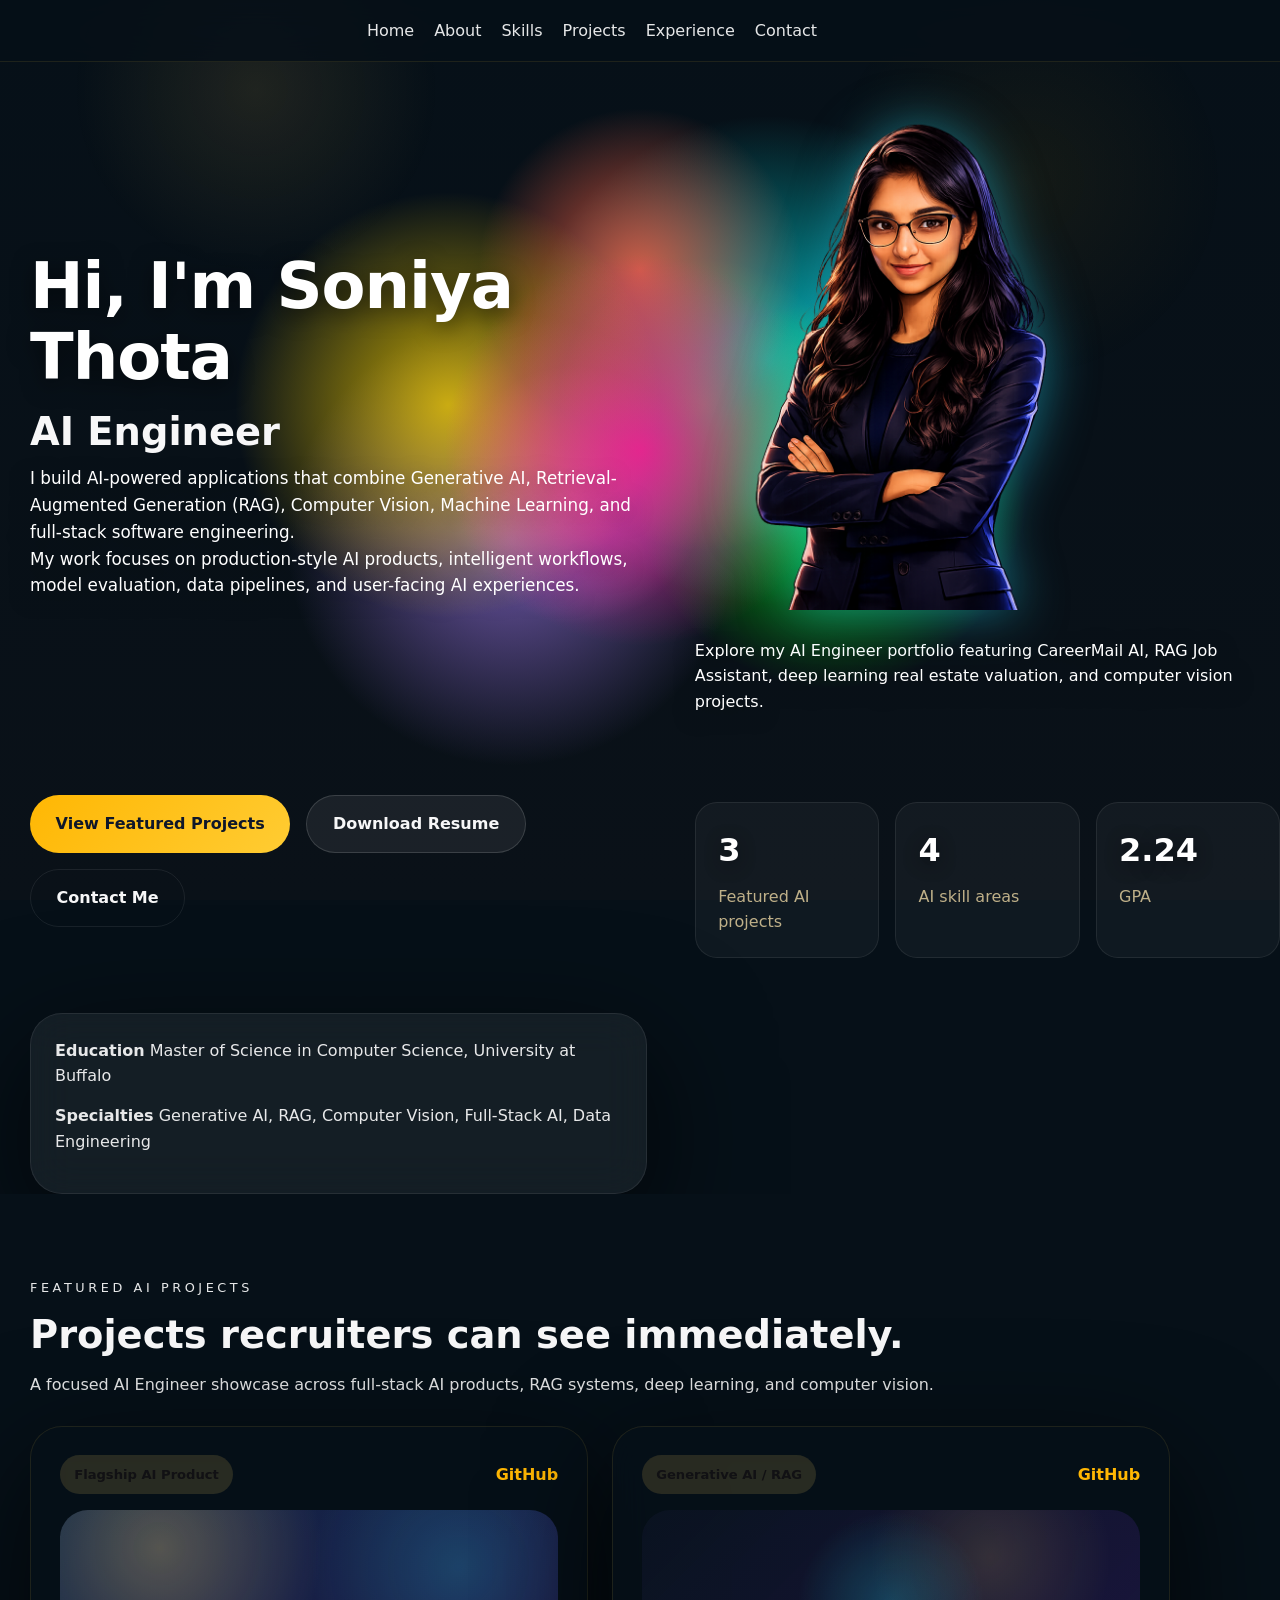
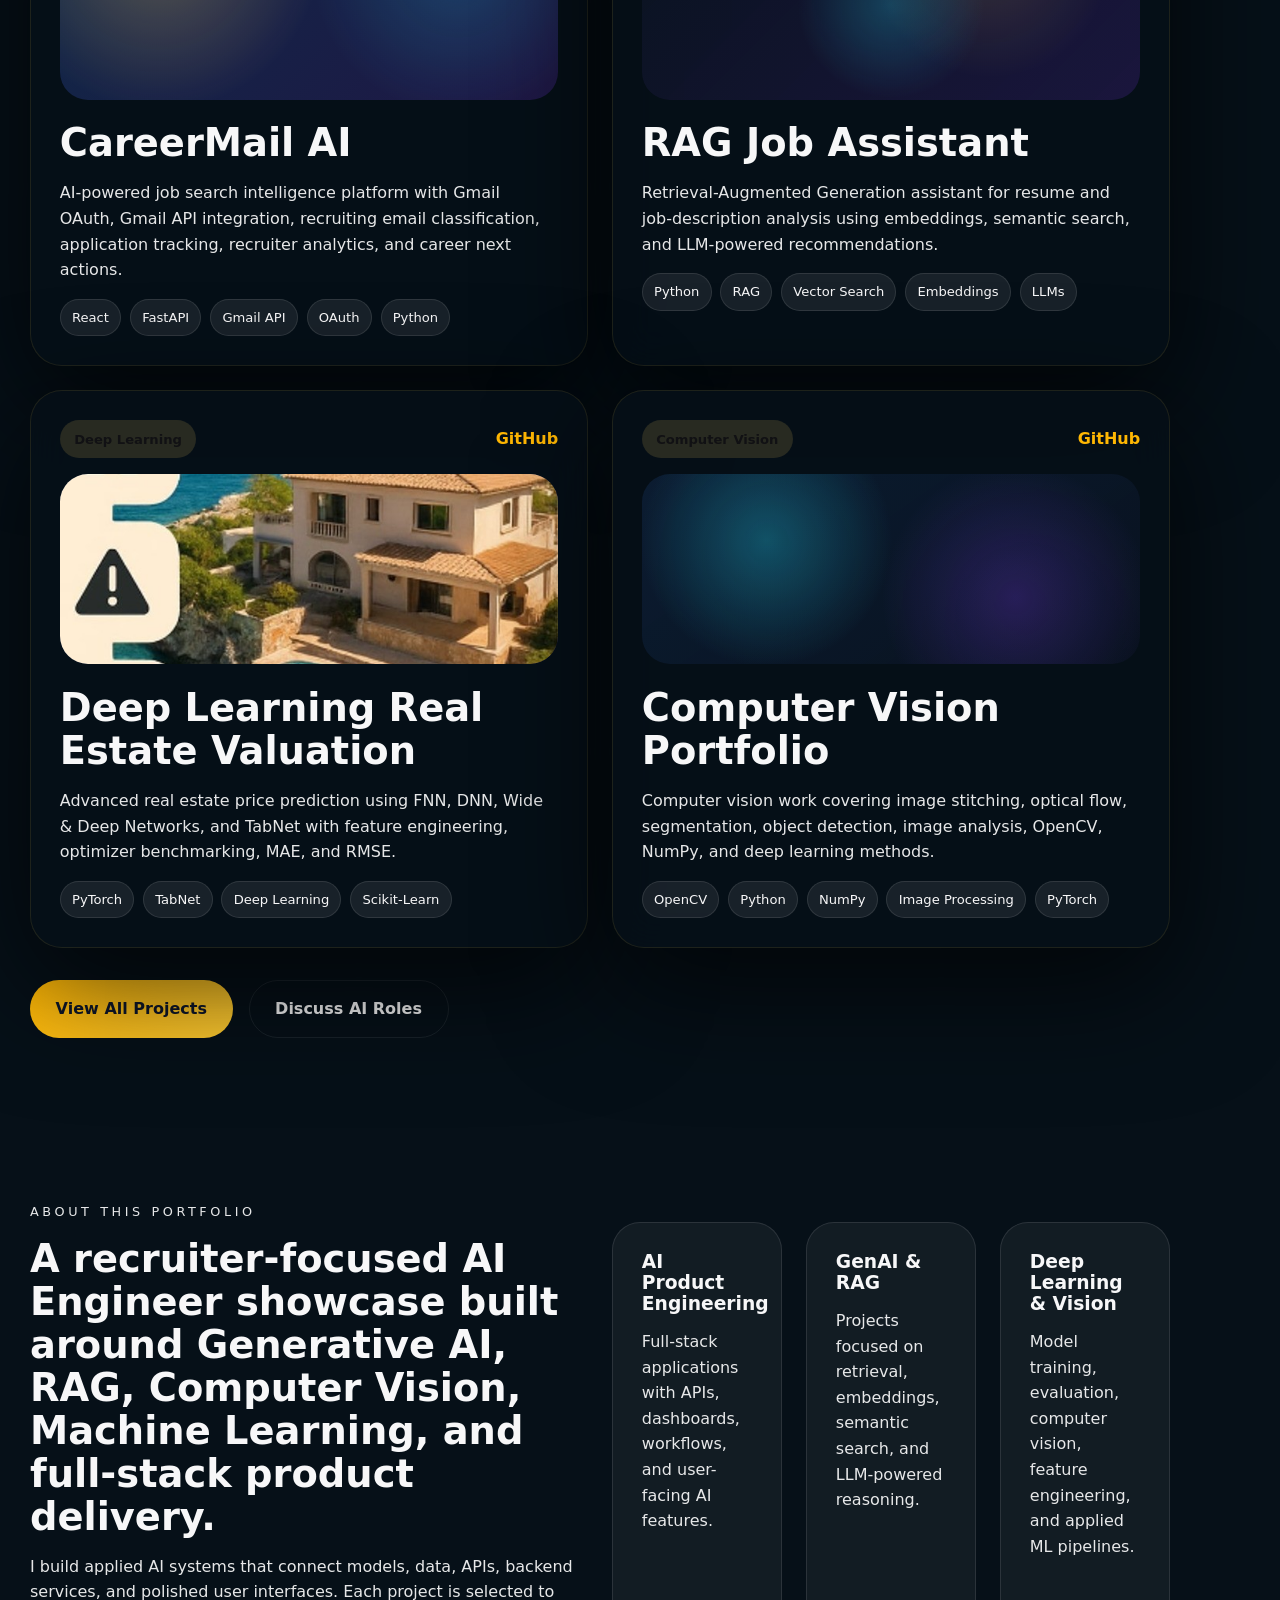
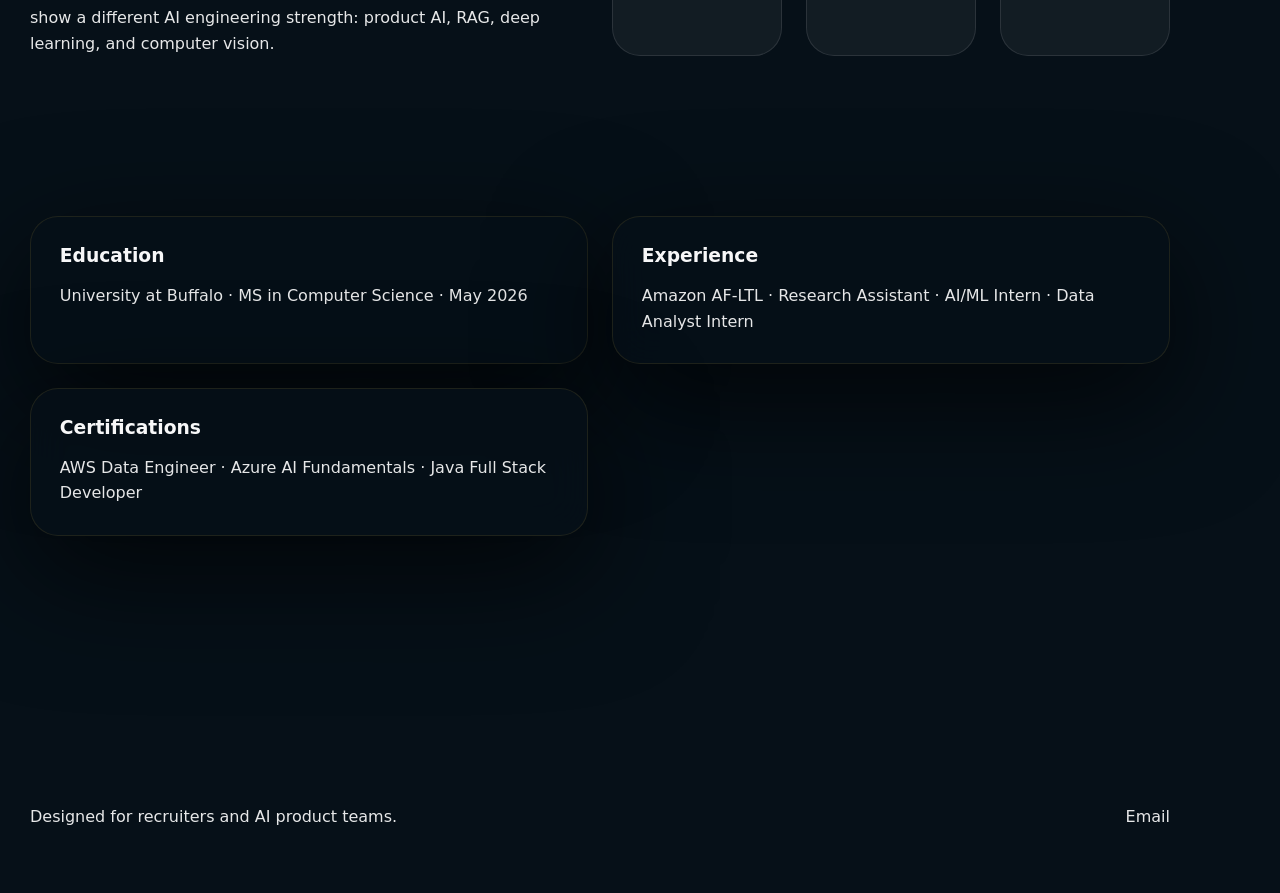
==== OneDrive/Desktop/CERTII/JOBRAT/AI/soniya-thota-ai-engineer-portfolio/soniya-thota-portfolio/index.html @ e9f8742c "Update portfolio content to include Software Engineer" ====
<!DOCTYPE html>
<html lang="en">
<head>
  <meta charset="UTF-8">
  <meta http-equiv="X-UA-Compatible" content="IE=edge">
  <meta name="viewport" content="width=device-width, initial-scale=1.0">
  <title>Soniya Thota | Software Engineer | AI Engineer Portfolio</title>
  <meta name="description" content="Soniya Thota is an AI Engineer focused on Generative AI, RAG, Computer Vision, Machine Learning, and full-stack AI applications.">
  <link rel="stylesheet" href="style.css">
</head>
<body data-page="home">
  <div class="page-overlay"></div>
  <div class="progress-wrap"><div class="progress-bar" id="progressBar"></div></div>

  <header class="site-header">
    <div class="container header-inner">
      <nav class="site-nav" aria-label="Primary navigation">
        <a class="nav-link" href="index.html" data-page="home">Home</a>
        <a class="nav-link" href="about.html" data-page="about">About</a>
        <a class="nav-link" href="skills.html" data-page="skills">Skills</a>
        <a class="nav-link" href="projects.html" data-page="projects">Projects</a>
        <a class="nav-link" href="experience.html" data-page="experience">Experience</a>
        <a class="nav-link" href="contact.html" data-page="contact">Contact</a>
      </nav>
      <div class="header-actions">
        <!-- Theme toggle removed: site is dark-only -->
      </div>
    </div>
  </header>

  <main class="page page--home">
    <section class="hero">
      <div class="hero-content">
        <h1>Hi, I'm Soniya Thota</h1>
        <h2>AI Engineer</h2>
      </div>

      <div class="hero-image">
        <img src="assets/avatar.png" class="avatar" alt="Soniya Thota">
      </div>

      <p class="hero-intro">
        I build AI-powered applications that combine Generative AI, Retrieval-Augmented Generation (RAG), Computer Vision, Machine Learning, and full-stack software engineering.
        <br>
        My work focuses on production-style AI products, intelligent workflows, model evaluation, data pipelines, and user-facing AI experiences.
        </br>
      </p>

      <p class="hero-description">
        Explore my AI Engineer portfolio featuring CareerMail AI, RAG Job Assistant, deep learning real estate valuation, and computer vision projects.
      </p>

      <div class="hero-actions">
        <a href="projects.html" class="button button--primary">View Featured Projects</a>
        <a href="assets/resume.pdf" class="button button--secondary" download>Download Resume</a>
        <a href="contact.html" class="button button--ghost">Contact Me</a>
      </div>

      <div class="hero-metrics">
        <div><strong class="counter" data-target="4">0</strong><span>Featured AI projects</span></div>
        <div><strong class="counter" data-target="5">0</strong><span>AI skill areas</span></div>
        <div><strong class="counter" data-target="3.67">0</strong><span>GPA</span></div>
      </div>

      <div class="hero-visual">
        <div class="hero-details card-glass">
          <p><strong>Education</strong> Master of Science in Computer Science, University at Buffalo</p>
          <p><strong>Specialties</strong> Generative AI, RAG, Computer Vision, Full-Stack AI, Data Engineering</p>
        </div>
      </div>

      <!-- Social links moved to bottom bar to avoid overlapping hero content -->
    </section>

    <section class="section featured-projects-home">
      <div class="container">
        <p class="section-label">Featured AI Projects</p>
        <h2>Projects recruiters can see immediately.</h2>
        <p class="section-copy">A focused AI Engineer showcase across full-stack AI products, RAG systems, deep learning, and computer vision.</p>
      </div>

      <div class="container project-grid homepage-project-grid">
        <article class="project-card card-glass">
          <div class="project-top">
            <span class="project-badge">Flagship AI Product</span>
            <a class="project-link" href="https://github.com/soniya-thota/careermail-ai" target="_blank" rel="noreferrer">GitHub</a>
          </div>
          <div class="project-preview preview--careermail"></div>
          <h2>CareerMail AI</h2>
          <p>AI-powered job search intelligence platform with Gmail OAuth, Gmail API integration, recruiting email classification, application tracking, recruiter analytics, and career next actions.</p>
          <div class="project-tags"><span>React</span><span>FastAPI</span><span>Gmail API</span><span>OAuth</span><span>Python</span></div>
        </article>

        <article class="project-card card-glass">
          <div class="project-top">
            <span class="project-badge">Generative AI / RAG</span>
            <a class="project-link" href="https://github.com/soniya-thota/rag-job-assistant" target="_blank" rel="noreferrer">GitHub</a>
          </div>
          <div class="project-preview preview--rag"></div>
          <h2>RAG Job Assistant</h2>
          <p>Retrieval-Augmented Generation assistant for resume and job-description analysis using embeddings, semantic search, and LLM-powered recommendations.</p>
          <div class="project-tags"><span>Python</span><span>RAG</span><span>Vector Search</span><span>Embeddings</span><span>LLMs</span></div>
        </article>

        <article class="project-card card-glass">
          <div class="project-top">
            <span class="project-badge">Deep Learning</span>
            <a class="project-link" href="https://github.com/soniya-thota/House_Price_Prediction_Using_Tabnet" target="_blank" rel="noreferrer">GitHub</a>
          </div>
          <div class="project-preview">
            <img src="assets/House_price.jpeg" alt="Deep Learning Real Estate Valuation project preview">
          </div>
          <h2>Deep Learning Real Estate Valuation</h2>
          <p>Advanced real estate price prediction using FNN, DNN, Wide & Deep Networks, and TabNet with feature engineering, optimizer benchmarking, MAE, and RMSE.</p>
          <div class="project-tags"><span>PyTorch</span><span>TabNet</span><span>Deep Learning</span><span>Scikit-Learn</span></div>
        </article>

        <article class="project-card card-glass">
          <div class="project-top">
            <span class="project-badge">Computer Vision</span>
            <a class="project-link" href="https://github.com/soniya-thota" target="_blank" rel="noreferrer">GitHub</a>
          </div>
          <div class="project-preview preview--vision"></div>
          <h2>Computer Vision Portfolio</h2>
          <p>Computer vision work covering image stitching, optical flow, segmentation, object detection, image analysis, OpenCV, NumPy, and deep learning methods.</p>
          <div class="project-tags"><span>OpenCV</span><span>Python</span><span>NumPy</span><span>Image Processing</span><span>PyTorch</span></div>
        </article>
      </div>

      <div class="container featured-projects-actions">
        <a href="projects.html" class="button button--primary">View All Projects</a>
        <a href="contact.html" class="button button--ghost">Discuss AI Roles</a>
      </div>
    </section>

    <section class="section section--glass reveal">
      <div class="container split-grid">
        <div>
          <p class="section-label">About this portfolio</p>
          <h2>A recruiter-focused AI Engineer showcase built around Generative AI, RAG, Computer Vision, Machine Learning, and full-stack product delivery.</h2>
          <p>I build applied AI systems that connect models, data, APIs, backend services, and polished user interfaces. Each project is selected to show a different AI engineering strength: product AI, RAG, deep learning, and computer vision.</p>
        </div>

        <div class="feature-grid">
          <article class="feature-card">
            <h3>AI Product Engineering</h3>
            <p>Full-stack applications with APIs, dashboards, workflows, and user-facing AI features.</p>
          </article>
          <article class="feature-card">
            <h3>GenAI & RAG</h3>
            <p>Projects focused on retrieval, embeddings, semantic search, and LLM-powered reasoning.</p>
          </article>
          <article class="feature-card">
            <h3>Deep Learning & Vision</h3>
            <p>Model training, evaluation, computer vision, feature engineering, and applied ML pipelines.</p>
          </article>
        </div>
      </div>
    </section>

    <section class="section section--split reveal">
      <div class="container split-grid">
        <div class="mini-card card-glass">
          <h3>Education</h3>
          <p>University at Buffalo · MS in Computer Science · May 2026</p>
        </div>
        <div class="mini-card card-glass">
          <h3>Experience</h3>
          <p>Amazon AF-LTL · Research Assistant · AI/ML Intern · Data Analyst Intern</p>
        </div>
        <div class="mini-card card-glass">
          <h3>Certifications</h3>
          <p>AWS Data Engineer · Azure AI Fundamentals · Java Full Stack Developer</p>
        </div>
      </div>
    </section>
  </main>

  <footer class="site-footer">
    <div class="container footer-inner">
      <p>Designed for recruiters and AI product teams.</p>
      <nav class="footer-nav" aria-label="Footer navigation">
        <a href="mailto:thotasoni996@gmail.com">Email</a>
      </nav>
    </div>
  </footer>

  <div class="corner-social" aria-hidden="false">
    <a class="social-link" href="https://www.linkedin.com/in/thotasoni/" target="_blank" rel="noreferrer" aria-label="LinkedIn - opens in new tab">
      <span>LinkedIn</span>
    </a>
    <a class="social-link" href="https://github.com/soniya-thota" target="_blank" rel="noreferrer" aria-label="GitHub - opens in new tab">
      <span>GitHub</span>
    </a>
    <a class="social-link" href="assets/resume.pdf" download aria-label="Download resume">
      <span>Resume</span>
    </a>

    <div class="contact-info-divider"></div>

    <a class="contact-info-link" href="mailto:thotasoni996@gmail.com" aria-label="Email Soniya">
      <span class="contact-info-text">thotasoni996@gmail.com</span>
    </a>
    <a class="contact-info-link" href="tel:+17163089712" aria-label="Call Soniya">
      <span class="contact-info-text">+1 (716) 308-9712</span>
    </a>
  </div>

  <script src="script.js"></script>
</body>
</html>
---- OneDrive/Desktop/CERTII/JOBRAT/AI/soniya-thota-ai-engineer-portfolio/soniya-thota-portfolio/style.css ----
﻿/* Global reset */
* {
  margin: 0;
  padding: 0;
  box-sizing: border-box;
}

:root {
  color-scheme: dark;
  font-family: 'Inter', 'Poppins', system-ui, -apple-system, BlinkMacSystemFont, 'Segoe UI', sans-serif;
  font-size: 16px;
  /* Black + Yellow theme */
  color: #f7f7f8;
  background: #061018;
  --surface: rgba(6, 16, 24, 0.86);
  --surface-soft: rgba(10, 20, 30, 0.74);
  --border: rgba(255, 205, 72, 0.10);
  --accent: #ffcc33; /* warm gold */
  --accent-soft: #ffb703; /* softer gold */
  --accent-2: #22d3ee; /* cyan highlight */
  --text: #f7f7f8;
  --muted: #bfb089;
  --shadow: 0 36px 120px rgba(0, 0, 0, 0.7);
  --radius: 28px;
}

body {
  min-height: 100vh;
  background: 
    radial-gradient(circle at 50% 50%, rgba(255, 20, 147, 0.8) 0%, transparent 25%),
    radial-gradient(circle at 35% 45%, rgba(255, 215, 0, 0.75) 0%, transparent 22%),
    radial-gradient(circle at 65% 55%, rgba(0, 255, 0, 0.7) 0%, transparent 20%),
    radial-gradient(circle at 50% 30%, rgba(255, 99, 71, 0.8) 0%, transparent 18%),
    radial-gradient(circle at 40% 60%, rgba(147, 112, 219, 0.75) 0%, transparent 24%),
    radial-gradient(circle at 60% 40%, rgba(0, 206, 209, 0.8) 0%, transparent 26%),
    radial-gradient(circle at 45% 55%, rgba(255, 105, 180, 0.65) 0%, transparent 15%),
    radial-gradient(circle at 55% 45%, rgba(255, 140, 0, 0.7) 0%, transparent 17%),
    linear-gradient(180deg, #061018 0%, #0a1118 100%);
  background-attachment: fixed;
  color: var(--text);
  line-height: 1.6;
  position: relative;
}

body::before {
  content: '';
  position: fixed;
  top: 0;
  left: 0;
  right: 0;
  bottom: 0;
  background: linear-gradient(180deg, rgba(6,16,24,0.45) 0%, rgba(6,16,24,0.50) 100%);
  pointer-events: none;
  z-index: -1;
}

body.theme-light {
  color: #111114;
  background: radial-gradient(circle at top left, rgba(255, 209, 102, 0.06), transparent 18%),
              radial-gradient(circle at bottom right, rgba(255, 183, 3, 0.04), transparent 16%),
              #fffced;
}

body.theme-light .site-header,
body.theme-light .card-glass,
body.theme-light .project-card,
body.theme-light .contact-panel,
body.theme-light .contact-form,
body.theme-light .education-card,
body.theme-light .cert-card,
body.theme-light .timeline-item,
body.theme-light .portrait-card {
  background: rgba(255, 255, 255, 0.72);
  color: #0f172a;
  border-color: rgba(15, 23, 42, 0.12);
}

body.theme-light .site-footer,
body.theme-light .hero-details,
body.theme-light .feature-card,
body.theme-light .mini-card,
body.theme-light .skill-group,
body.theme-light .hero-card {
  background: rgba(255, 255, 255, 0.55);
}

body.theme-light .site-nav a,
body.theme-light .footer-link,
body.theme-light .button--ghost,
body.theme-light .theme-toggle {
  color: #0f172a;
}

body.theme-light .hero-badge,
body.theme-light .section-label,
body.theme-light .contact-meta span,
body.theme-light .project-badge,
body.theme-light .cert-badge,
body.theme-light .project-link {
  color: #0f172a;
}

img {
  max-width: 100%;
  display: block;
}

a {
  color: inherit;
  text-decoration: none;
}

button,
input,
textarea {
  font: inherit;
}

button {
  cursor: pointer;
}

.container {
  width: min(1140px, calc(100% - 2rem));
  margin: 1 auto;
  margin-left: 30px;
}

.page-overlay {
  position: fixed;
  inset: 0;
  pointer-events: none;
  background: radial-gradient(circle at 20% 10%, rgba(255, 209, 102, 0.10), transparent 14%),
              radial-gradient(circle at 80% 20%, rgba(255, 183, 3, 0.06), transparent 16%);
  z-index: 0;
}

.progress-wrap {
  position: fixed;
  inset: 0 0 auto 0;
  height: 4px;
  z-index: 60;
  background: transparent;
}

.progress-bar {
  width: 0%;
  height: 100%;
  background: linear-gradient(90deg, var(--accent), var(--accent-soft));
  transition: width 0.2s ease;
}

.site-header {
  position: sticky;
  top: 0;
  z-index: 50;
  backdrop-filter: blur(24px);
  background: var(--surface);
  border-bottom: 1px solid var(--border);
}

.header-inner {
  display: flex;
  align-items: center;
  justify-content: center;
  gap: 1rem;
  padding: 1.1rem 0;
}

.brand {
  font-size: 1.2rem;
  font-weight: 800;
  letter-spacing: 1px;
}

.site-nav {
  display: flex;
  flex-wrap: wrap;
  gap: 1.25rem;
}

.nav-link {
  color: var(--muted);
  transition: color 0.2s ease;
}

.nav-link:hover,
.nav-link.active {
  color: var(--text);
}

.header-actions {
  display: flex;
  align-items: center;
  gap: 0.85rem;
}

.theme-toggle {
  border: none;
  background: rgba(255, 255, 255, 0.06);
  color: var(--text);
  width: 44px;
  height: 44px;
  border-radius: 16px;
  display: grid;
  place-items: center;
  transition: transform 0.2s ease, background 0.2s ease;
}

.theme-toggle:hover {
  transform: translateY(-2px);
}
.hero-image{
    display:flex;
    justify-content:right;
    align-items:right;
    right: 500px;
}

.avatar{
    width:750px;
    right:500px;
    max-width:1050%;
    animation:floatAvatar 2s ease-in-out infinite;
    filter:drop-shadow(0 0 25px rgba(34,211,238,.5));
}

@keyframes floatAvatar{
    50%,100%{
        transform:translateY(0);
    }
    50%{
        transform:translateY(-20px);
    }
}

/* Force dark-only: hide the theme toggle control */
.theme-toggle { display: none !important; }

.button {
  display: inline-flex;
  align-items: center;
  justify-content: center;
  gap: 0.6rem;
  padding: 0.95rem 1.6rem;
  border-radius: 999px;
  font-weight: 700;
  transition: transform 0.25s ease, opacity 0.25s ease;
}

.button:hover {
  transform: translateY(-2px);
}

.button--primary {
  color: #0f172a;
  background: linear-gradient(135deg, var(--accent-soft), var(--accent));
}

.button--secondary {
  border: 1px solid rgba(255, 255, 255, 0.14);
  background: rgba(255, 255, 255, 0.07);
  color: var(--text);
}

.button--ghost {
  background: transparent;
  border: 1px solid rgba(255, 255, 255, 0.08);
}

.page {
  position: relative;
  z-index: 1;
  overflow: hidden;
}

.section {
  padding: 5rem 0;
}

.section-label {
  display: inline-flex;
  text-transform: uppercase;
  letter-spacing: 0.28em;
  color: var(--accent);
  font-size: 0.8rem;
  margin-bottom: 0.9rem;
}

h1,
h2,
h3,
h4 {
  margin-bottom: 1rem;
  line-height: 1.12;
}

h1 {
  font-size: clamp(2.5rem, 4vw, 4.2rem);
}

h2 {
  font-size: clamp(1.8rem, 3vw, 2.6rem);
}

p {
  color: var(--muted);
}

.reveal {
  opacity: 0;
  transform: translateY(30px);
  transition: opacity 0.8s ease, transform 0.8s ease;
}

.reveal.active {
  opacity: 1;
  transform: translateY(0);
}

.card-glass {
  background: var(--surface);
  backdrop-filter: blur(20px);
  border: 1px solid var(--border);
  border-radius: var(--radius);
  box-shadow: var(--shadow);
}

.hero {
  display: grid;
  grid-template-columns: 1.05fr 0.95fr;
  align-items: center;
  gap: 3rem;
  min-height: calc(100vh - 110px);
  padding-top: 3rem;
  position: relative;
  overflow: hidden;
}

/* Holi colors background - handled by body gradient */
.hero-avatar-bg {
  position: absolute;
  inset: 0;
  opacity: 0;
  z-index: 0;
  overflow: hidden;
  pointer-events: none;
}

.avatar-bg-img {
  display: none;
}

.hero-content {
  max-width: 680px;
  position: relative;
  z-index: 2;
  margin-left: 30px;
}

.hero-badge {
  display: inline-flex;
  padding: 0.8rem 1.15rem;
  border-radius: 999px;
  background: rgba(255, 209, 102, 0.12);
  color: #111114;
  font-size: 0.9rem;
  margin-bottom: 1.6rem;
}

.hero h1 {
  font-size: clamp(3.5rem, 5vw, 5.2rem);
}

.hero h1 span {
  display: block;
  color: #ffffff;
}

.hero-intro {
  color: #cbd5e1;
  font-size: 1.05rem;
  margin-bottom: 1.25rem;
  max-width: 720px;
  margin-top: -320px;
   margin-left: 30px;
}


.hero-description {
  margin-bottom: 2rem;
  max-width: 700px;
  margin-top: -20px;
}

.hero-actions {
  display: flex;
  flex-wrap: wrap;
  gap: 1rem;
  margin-bottom: 2.4rem;
  margin-left: 30px;
}

.hero-metrics {
  display: grid;
  grid-template-columns: repeat(3, minmax(0, 1fr));
  gap: 1rem;
}

.hero-metrics div {
  padding: 1.35rem 1.4rem;
  border-radius: 22px;
  background: rgba(255, 255, 255, 0.04);
  border: 1px solid rgba(255, 255, 255, 0.08);
}

.hero-metrics strong {
  display: block;
  font-size: 2rem;
  color: #ffffff;
}

.hero-metrics span {
  display: block;
  color: var(--muted);
  margin-top: 0.5rem;
}

.hero-visual {
  display: grid;
  gap: 1.5rem;
  position: relative;
  z-index: 2;
  margin-left: 30px;
}

.avatar-card {
  position: relative;
  overflow: hidden;
  padding: 1.2rem;
  border-radius: 36px;
  background: linear-gradient(180deg, rgba(255,255,255,0.08), rgba(255,255,255,0.04));
}

.avatar-frame {
  width: 100%;
  height: 0;
  padding-bottom: 120%;
  position: relative;
  border-radius: 32px;
  overflow: hidden;
  background: radial-gradient(circle at 30% 30%, rgba(34, 211, 238, 0.2), transparent 42%);
}

.avatar-fallback {
  position: absolute;
  inset: 0;
  width: 100%;
  height: 100%;
  display: block;
}

.avatar-frame img {
  position: absolute;
  inset: 0;
  width: 100%;
  height: 100%;
  object-fit: cover;
  animation: float 6s ease-in-out infinite;
}

.avatar-frame img.hidden { display: none; }

/* High-contrast overrides for better readability */
:root {
  --text-primary: #ffffff;
  --text-strong: #ffffff;
  --text-muted-strong: rgba(255,255,255,0.9);
}

/* Hero title and name */
.hero h1,
.hero h1 span,
.hero .hero-intro,
.hero .hero-description {
  color: var(--text-primary) !important;
  text-shadow: 0 6px 22px rgba(0,0,0,0.55);
}

.hero h1 { font-weight: 800; letter-spacing: -1px; }

/* Make role and smaller headings clear */
.hero .role,
.hero .hero-badge,
.nav-link,
.site-nav a {
  color: var(--text-muted-strong) !important;
}

/* Counters / metrics */
.hero-metrics strong,
.counter-value {
  color: #ffffff !important;
  text-shadow: 0 4px 18px rgba(0,0,0,0.45);
}

/* Speech bubble: dark text on light bubble for clarity */
.speech-bubble,
.speech-bubble p {
  color: #0b1220 !important;
  font-weight: 600;
}

/* Ensure links and footer text are visible */
.footer-link,
.site-footer,
.contact-meta,
p {
  color: var(--text-muted-strong) !important;
}

/* Audio play overlay on avatar */
.audio-play {
  position: absolute;
  right: 12px;
  bottom: 12px;
  width: 44px;
  height: 44px;
  display: grid;
  place-items: center;
  border-radius: 999px;
  border: 1px solid rgba(255,255,255,0.12);
  background: linear-gradient(180deg, rgba(255,209,102,0.95), rgba(255,183,3,0.95));
  color: #111114;
  font-weight: 800;
  box-shadow: 0 8px 30px rgba(0,0,0,0.45);
  cursor: pointer;
  transform: translateY(0);
  transition: transform 180ms ease, opacity 180ms ease;
  opacity: 0.98;
  z-index: 30;
}

.audio-play.show {
  opacity: 1;
}

.audio-play.playing {
  transform: scale(0.96) rotate(6deg);
}

.speech-bubble {
  margin-top: 1.5rem;
  padding: 1.3rem 1.4rem;
  border-radius: 28px;
  background: rgba(9, 17, 34, 0.96);
  border: 1px solid rgba(255, 255, 255, 0.1);
  position: relative;
  color: #dbeafe;
}

.speech-bubble::after {
  content: '';
  position: absolute;
  left: 2rem;
  bottom: -16px;
  width: 28px;
  height: 28px;
  background: rgba(9, 17, 34, 0.96);
  clip-path: polygon(50% 100%, 0 0, 100% 0);
}

.speech-bubble.speaking {
  animation: bubble-talk 0.7s ease-in-out infinite;
  box-shadow: 0 18px 45px rgba(255, 209, 102, 0.22);
}

@keyframes bubble-talk {
  0%, 100% { transform: translateY(0); }
  50% { transform: translateY(-3px) scale(1.005); }
}

.hero-details {
  padding: 1.5rem;
  border-radius: 32px;
  background: rgba(255, 255, 255, 0.06);
  border: 1px solid rgba(255, 255, 255, 0.08);
}

.hero-details p {
  margin-bottom: 0.9rem;
}

.split-grid {
  display: grid;
  grid-template-columns: 1fr 1fr;
  gap: 1.5rem;
}

.feature-grid {
  display: grid;
  grid-template-columns: repeat(3, minmax(0, 1fr));
  gap: 1.5rem;
  margin-top: 1.5rem;
}

.feature-card,
.mini-card,
.text-panel,
.education-card,
.cert-card,
.timeline-item,
.portrait-card,
.contact-panel,
.contact-form,
.skill-group,
.project-card {
  overflow: hidden;
}

.feature-card,
.mini-card,
.text-panel,
.education-card,
.cert-card,
.timeline-item,
.portrait-card,
.contact-panel,
.contact-form,
.skill-group,
.project-card {
  padding: 1.8rem;
}

.feature-card {
  border-radius: 28px;
  background: rgba(255, 255, 255, 0.05);
  border: 1px solid rgba(255, 255, 255, 0.1);
}

.feature-card h3 {
  margin-bottom: 0.9rem;
}

.mini-card {
  border-radius: 28px;
}

.contact-grid,
.education-grid,
.certification-grid,
.skill-blocks,
.project-grid,
.timeline,
.about-grid {
  display: grid;
  gap: 1.5rem;
}

.skill-blocks {
  grid-template-columns: repeat(2, minmax(0, 1fr));
}

.skill-group {
  border-radius: 28px;
}

.skill-group h2 {
  margin-bottom: 1.4rem;
}

.skill-item {
  margin-bottom: 1rem;
}

.skill-item span {
  display: block;
  margin-bottom: 0.55rem;
  color: var(--text);
}

.skill-bar {
  width: 100%;
  height: 0.85rem;
  border-radius: 999px;
  background: rgba(255, 255, 255, 0.08);
}

.skill-bar span {
  display: block;
  height: 100%;
  border-radius: 999px;
  background: linear-gradient(90deg, rgba(34, 211, 238, 0.88), rgba(124, 58, 237, 0.88));
}

.project-grid {
  grid-template-columns: repeat(2, minmax(0, 1fr));
}

.project-card {
  border-radius: 32px;
}

.project-top {
  display: flex;
  align-items: center;
  justify-content: space-between;
  gap: 1rem;
  margin-bottom: 1rem;
}

.project-badge,
.cert-badge {
  display: inline-flex;
  padding: 0.55rem 0.9rem;
  border-radius: 999px;
  background: rgba(255, 209, 102, 0.14);
  color: #111114;
  font-size: 0.82rem;
  font-weight: 700;
}

.project-link {
  color: var(--accent-soft);
  font-weight: 600;
}

.project-preview {
  height: 220px;
  border-radius: 28px;
  margin-bottom: 1.35rem;
  background: linear-gradient(135deg, rgba(59, 130, 246, 0.24), rgba(124, 58, 237, 0.24));
  position: relative;
  overflow: hidden;
}

.preview--tabnet { background-image: radial-gradient(circle at top left, rgba(34, 211, 238, 0.25), transparent 38%), linear-gradient(135deg, rgba(59, 130, 246, 0.15), rgba(124, 58, 237, 0.14)); }
.preview--water { background-image: radial-gradient(circle at center, rgba(59, 130, 246, 0.22), transparent 40%), linear-gradient(145deg, rgba(124, 58, 237, 0.12), rgba(34, 211, 238, 0.08)); }
.preview--os { background-image: radial-gradient(circle at bottom left, rgba(34, 211, 238, 0.18), transparent 35%), linear-gradient(145deg, rgba(124, 58, 237, 0.16), rgba(59, 130, 246, 0.08)); }
.preview--dsa { background-image: radial-gradient(circle at top right, rgba(124, 58, 237, 0.22), transparent 35%), linear-gradient(145deg, rgba(34, 211, 238, 0.1), rgba(59, 130, 246, 0.12)); }
.preview--blockchain { background-image: radial-gradient(circle at bottom right, rgba(34, 211, 238, 0.2), transparent 35%), linear-gradient(145deg, rgba(124, 58, 237, 0.14), rgba(59, 130, 246, 0.08)); }

.timeline {
  position: relative;
  padding-left: 2rem;
}

.timeline::before {
  content: '';
  position: absolute;
  left: 16px;
  top: 0;
  bottom: 0;
  width: 4px;
  background: linear-gradient(to bottom, var(--accent), var(--accent-soft));
}

.timeline-item {
  position: relative;
  padding: 1.8rem 1.6rem 1.8rem 2.8rem;
  border-radius: 28px;
  background: rgba(255, 255, 255, 0.05);
  border: 1px solid rgba(255, 255, 255, 0.1);
}

.timeline-item::before {
  content: '';
  position: absolute;
  left: -4px;
  top: 2.2rem;
  width: 14px;
  height: 14px;
  background: var(--accent);
  border-radius: 50%;
}

.timeline-year {
  display: block;
  margin-bottom: 1rem;
  font-weight: 700;
  color: var(--text);
}

.timeline-content h2 {
  margin-bottom: 0.75rem;
}

.education-grid {
  grid-template-columns: repeat(2, minmax(0, 1fr));
}

.education-card {
  border-radius: 32px;
}

.education-card h2,
.cert-card h2 {
  margin-bottom: 0.85rem;
}

.certification-grid {
  grid-template-columns: repeat(3, minmax(0, 1fr));
}

.cert-card {
  border-radius: 32px;
}

.contact-grid {
  grid-template-columns: 1fr 1.05fr;
}

.contact-panel {
  display: grid;
  gap: 1.2rem;
}

.contact-actions {
  display: flex;
  flex-wrap: wrap;
  gap: 0.9rem;
}

.contact-meta {
  display: grid;
  gap: 0.85rem;
}

.contact-meta span {
  display: block;
  color: var(--muted);
}

.contact-meta strong {
  color: var(--text);
}

.contact-form {
  display: grid;
}

.contact-form label {
  color: var(--text);
  margin-bottom: 0.45rem;
  font-weight: 600;
}

.contact-form input,
.contact-form textarea {
  border: 1px solid rgba(255, 255, 255, 0.14);
  border-radius: 20px;
  background: rgba(255, 255, 255, 0.05);
  color: var(--text);
  padding: 1rem 1.1rem;
  outline: none;
}

.contact-form input:focus,
.contact-form textarea:focus {
  border-color: var(--accent-soft);
}

.contact-status {
  color: var(--accent-soft);
}

.portrait-card {
  border-radius: 32px;
  display: grid;
  gap: 1.2rem;
}

.portrait-card img {
  width: 100%;
  border-radius: 28px;
}

.site-footer {
  padding: 3rem 0 4rem;
}

.footer-inner {
  display: flex;
  align-items: center;
  justify-content: space-between;
  gap: 1rem;
}

.footer-nav {
  display: flex;
  flex-wrap: wrap;
  gap: 1rem;
}

.footer-link {
  color: var(--accent-soft);
}

/* Bottom-centered horizontal social bar */
.corner-social {
  position: fixed;
  left: 50%;
  transform: translateX(-50%);
  bottom: 24px;
  display: flex;
  flex-direction: row;
  gap: 0.6rem;
  align-items: center;
  z-index: 9999;
  padding: 6px 8px;
  background: linear-gradient(180deg, rgba(255,255,255,0.02), rgba(255,255,255,0.01));
  border-radius: 999px;
  box-shadow: 0 14px 40px rgba(2,6,20,0.7);
  border: 1px solid rgba(255,255,255,0.05);
}

/* Hidden by default; shown when user reaches footer/contact */
.corner-social { opacity: 0; transform: translateX(-50%) translateY(8px); pointer-events: none; transition: opacity 260ms ease, transform 260ms ease; }
.corner-social.visible { opacity: 1; transform: translateX(-50%) translateY(0); pointer-events: auto; }

.social-link {
  display: inline-flex;
  align-items: center;
  justify-content: center;
  gap: 0.5rem;
  padding: 0.55rem;
  width: 44px;
  height: 44px;
  border-radius: 12px;
  background: rgba(255,255,255,0.03);
  color: var(--text);
  border: 1px solid rgba(255,255,255,0.06);
  font-weight: 700;
  text-decoration: none;
  backdrop-filter: blur(6px);
  transition: transform 160ms ease, background 160ms ease;
}

.social-link:hover {
  transform: translateY(-4px) scale(1.02);
  background: rgba(255,255,255,0.06);
}

.social-link svg {
  width: 18px;
  height: 18px;
  flex: 0 0 18px;
}

/* hide text labels so the bar is compact and doesn't block content */
.social-link span { display: none; }

/* Contact info divider */
.contact-info-divider {
  width: 1px;
  height: 28px;
  background: rgba(255,255,255,0.08);
  margin: 0 0.3rem;
}

/* Contact info links (email/phone) in the bottom bar and contact section */
.contact-info-link {
  display: inline-flex;
  align-items: center;
  gap: 0.5rem;
  padding: 0.55rem;
  width: auto;
  height: 44px;
  border-radius: 12px;
  background: rgba(255,255,255,0.03);
  color: var(--text);
  border: 1px solid rgba(255,255,255,0.06);
  font-weight: 600;
  text-decoration: none;
  backdrop-filter: blur(6px);
  transition: transform 160ms ease, background 160ms ease;
  font-size: 0.9rem;
  white-space: nowrap;
}

.contact-info-link:hover {
  transform: translateY(-4px) scale(1.01);
  background: rgba(255,255,255,0.06);
}

.contact-info-link svg {
  width: 18px;
  height: 18px;
  flex: 0 0 18px;
}

.contact-info-text { display: none; }

/* ensure main content leaves space for the fixed social bar */
main.page { padding-bottom: 140px; }

/* Toast notifications shown after clicking social links */
.site-toast {
  position: fixed;
  left: 50%;
  transform: translateX(-50%);
  bottom: 86px;
  z-index: 120;
  background: rgba(6,9,22,0.92);
  color: #e6f6fb;
  padding: 0.6rem 1rem;
  border-radius: 12px;
  box-shadow: 0 8px 30px rgba(2,4,20,0.45);
  transform-origin: center bottom;
  transform: translate(-50%, 8px);
  opacity: 0;
  transition: opacity 220ms ease, transform 220ms ease;
  font-weight: 600;
}
.site-toast.visible {
  transform: translateY(0);
  opacity: 1;
}

@media (max-width: 720px) {
  .site-toast { left: 12px; bottom: 92px; font-size: 0.95rem; }
}

@media (max-width: 720px) {
  .corner-social {
    left: 50%;
    transform: translateX(-50%);
    bottom: 12px;
    gap: 0.4rem;
    padding: 4px;
  }
  .social-link {
    width: 40px;
    height: 40px;
    padding: 0.45rem;
  }
}

@keyframes float {
  0%, 100% { transform: translateY(0); }
  50% { transform: translateY(-12px); }
}

@media (max-width: 960px) {
  .hero,
  .feature-grid,
  .skill-blocks,
  .project-grid,
  .contact-grid,
  .education-grid,
  .about-grid,
  .certification-grid {
    grid-template-columns: 1fr;
  }

  .timeline {
    padding-left: 1rem;
  }

  .timeline::before {
    left: 8px;
  }

  .timeline-item {
    padding-left: 2.2rem;
  }
}

@media (max-width: 720px) {
  .header-inner {
    flex-direction: column;
    align-items: stretch;
  }

  .site-nav {
    justify-content: center;
  }

  .hero {
    gap: 2rem;
  }

  .hero h1 {
    font-size: 3.4rem;
  }

  .progress-wrap {
    display: none;
  }
}

/* AI Engineer portfolio preview cards */
.preview--careermail { background-image: radial-gradient(circle at 20% 20%, rgba(255, 209, 102, 0.28), transparent 38%), radial-gradient(circle at 80% 30%, rgba(34, 211, 238, 0.20), transparent 35%), linear-gradient(135deg, rgba(59, 130, 246, 0.22), rgba(124, 58, 237, 0.22)); }
.preview--rag { background-image: radial-gradient(circle at center, rgba(34, 211, 238, 0.24), transparent 35%), radial-gradient(circle at 70% 25%, rgba(255, 209, 102, 0.14), transparent 32%), linear-gradient(135deg, rgba(15, 23, 42, 0.5), rgba(124, 58, 237, 0.18)); }
.preview--vision { background-image: radial-gradient(circle at 25% 35%, rgba(34, 211, 238, 0.30), transparent 32%), radial-gradient(circle at 75% 65%, rgba(124, 58, 237, 0.26), transparent 34%), linear-gradient(145deg, rgba(59, 130, 246, 0.12), rgba(15, 23, 42, 0.4)); }
.preview--pipeline { background-image: radial-gradient(circle at 15% 70%, rgba(255, 209, 102, 0.22), transparent 35%), radial-gradient(circle at 75% 25%, rgba(34, 211, 238, 0.22), transparent 35%), linear-gradient(145deg, rgba(59, 130, 246, 0.12), rgba(124, 58, 237, 0.16)); }
.project-preview img { width: 100%; height: 100%; object-fit: cover; }
.project-tags { display: flex; flex-wrap: wrap; gap: 0.55rem; margin-top: 1rem; }
.project-tags span { display: inline-flex; padding: 0.45rem 0.7rem; border-radius: 999px; background: rgba(255, 255, 255, 0.08); border: 1px solid rgba(255, 255, 255, 0.10); color: var(--text); font-size: 0.82rem; }


/* Homepage featured projects: visible immediately without hover/touch */
.featured-projects-home {
  padding-top: 5rem;
}

.featured-projects-home .project-card {
  opacity: 1;
  transform: none;
}

.homepage-project-grid {
  margin-top: 1.75rem;
}

.featured-projects-actions {
  margin-top: 2rem;
  display: flex;
  gap: 1rem;
  flex-wrap: wrap;
}

.featured-projects-home .project-preview {
  height: 190px;
}
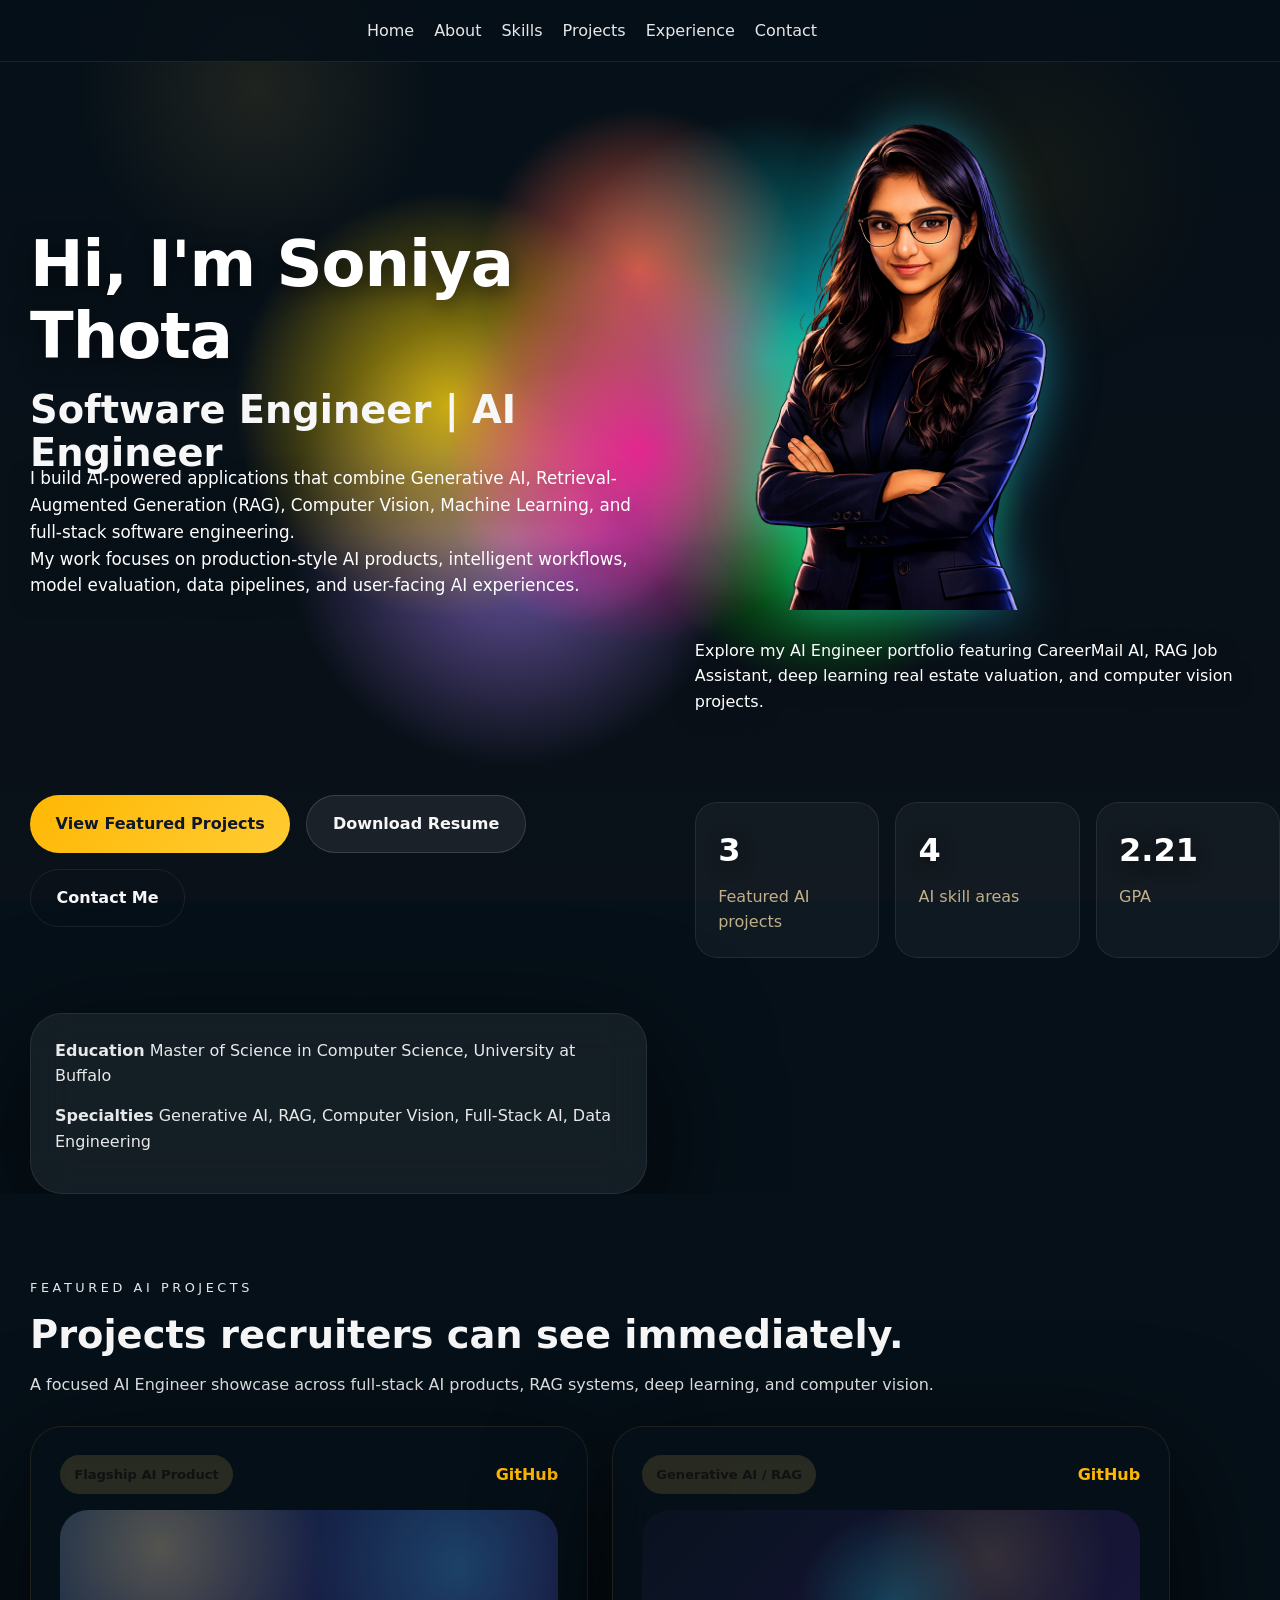
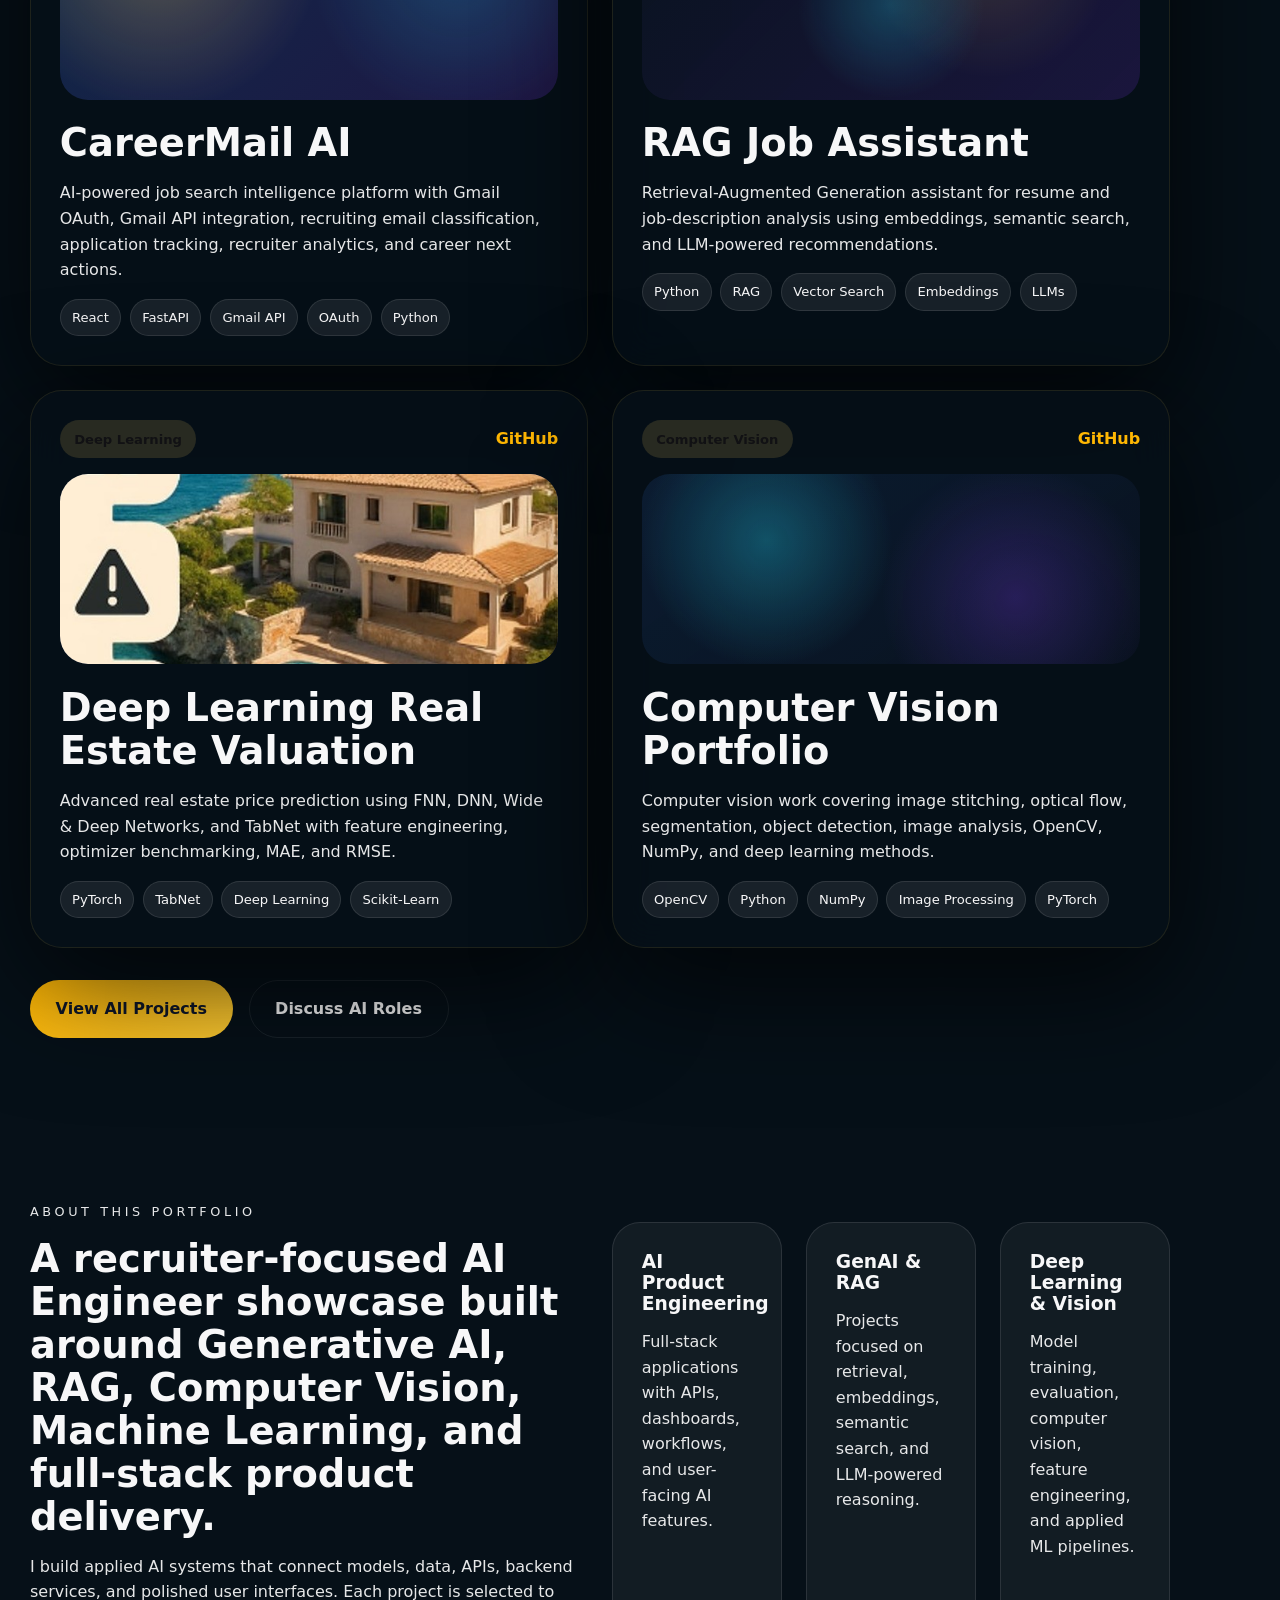
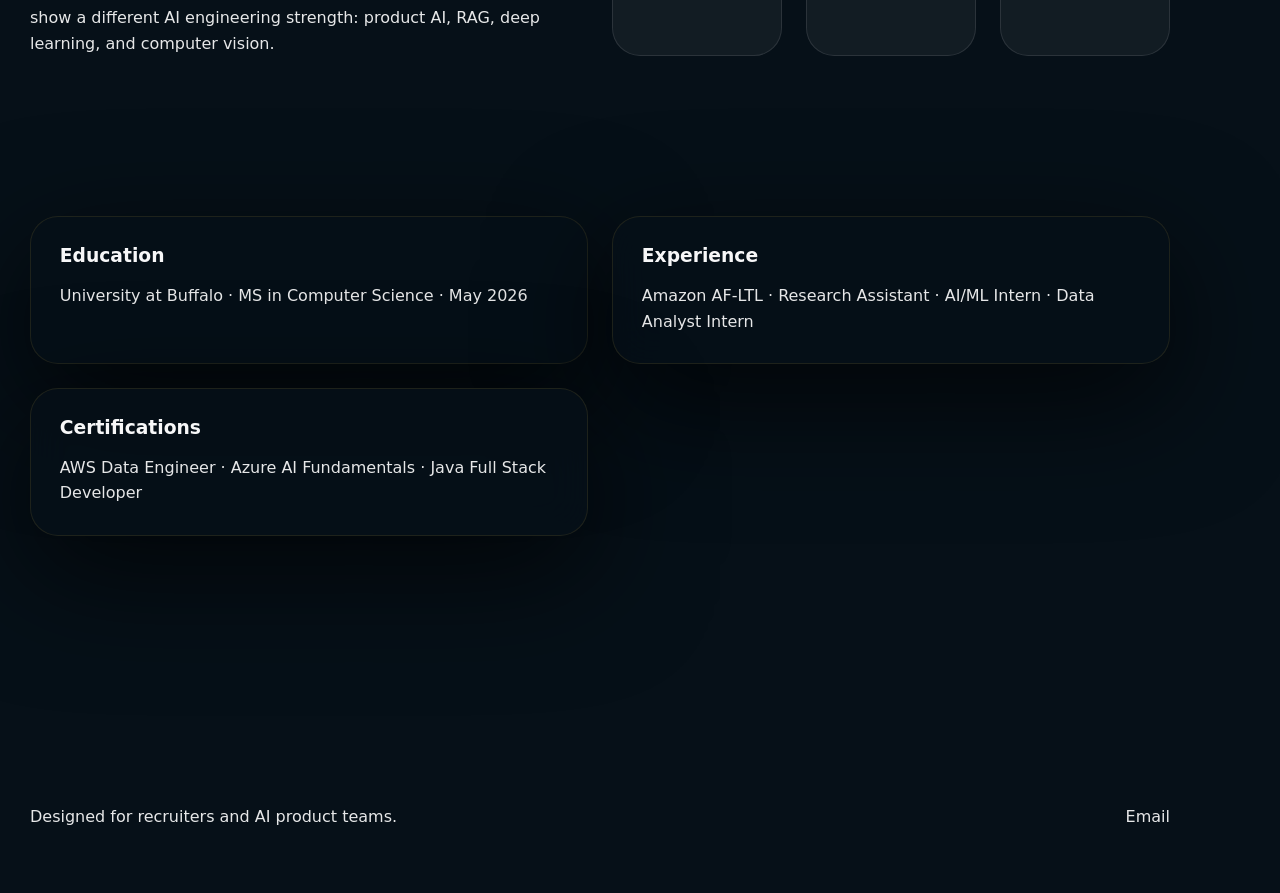
==== commit bf522738: "Update hero heading to Software Engineer" ====
--- a/OneDrive/Desktop/CERTII/JOBRAT/AI/soniya-thota-ai-engineer-portfolio/soniya-thota-portfolio/index.html
+++ b/OneDrive/Desktop/CERTII/JOBRAT/AI/soniya-thota-ai-engineer-portfolio/soniya-thota-portfolio/index.html
@@ -32,7 +32,7 @@
     <section class="hero">
       <div class="hero-content">
         <h1>Hi, I'm Soniya Thota</h1>
-        <h2>AI Engineer</h2>
+        <h2>Software Engineer | AI Engineer</h2>
       </div>
 
       <div class="hero-image">
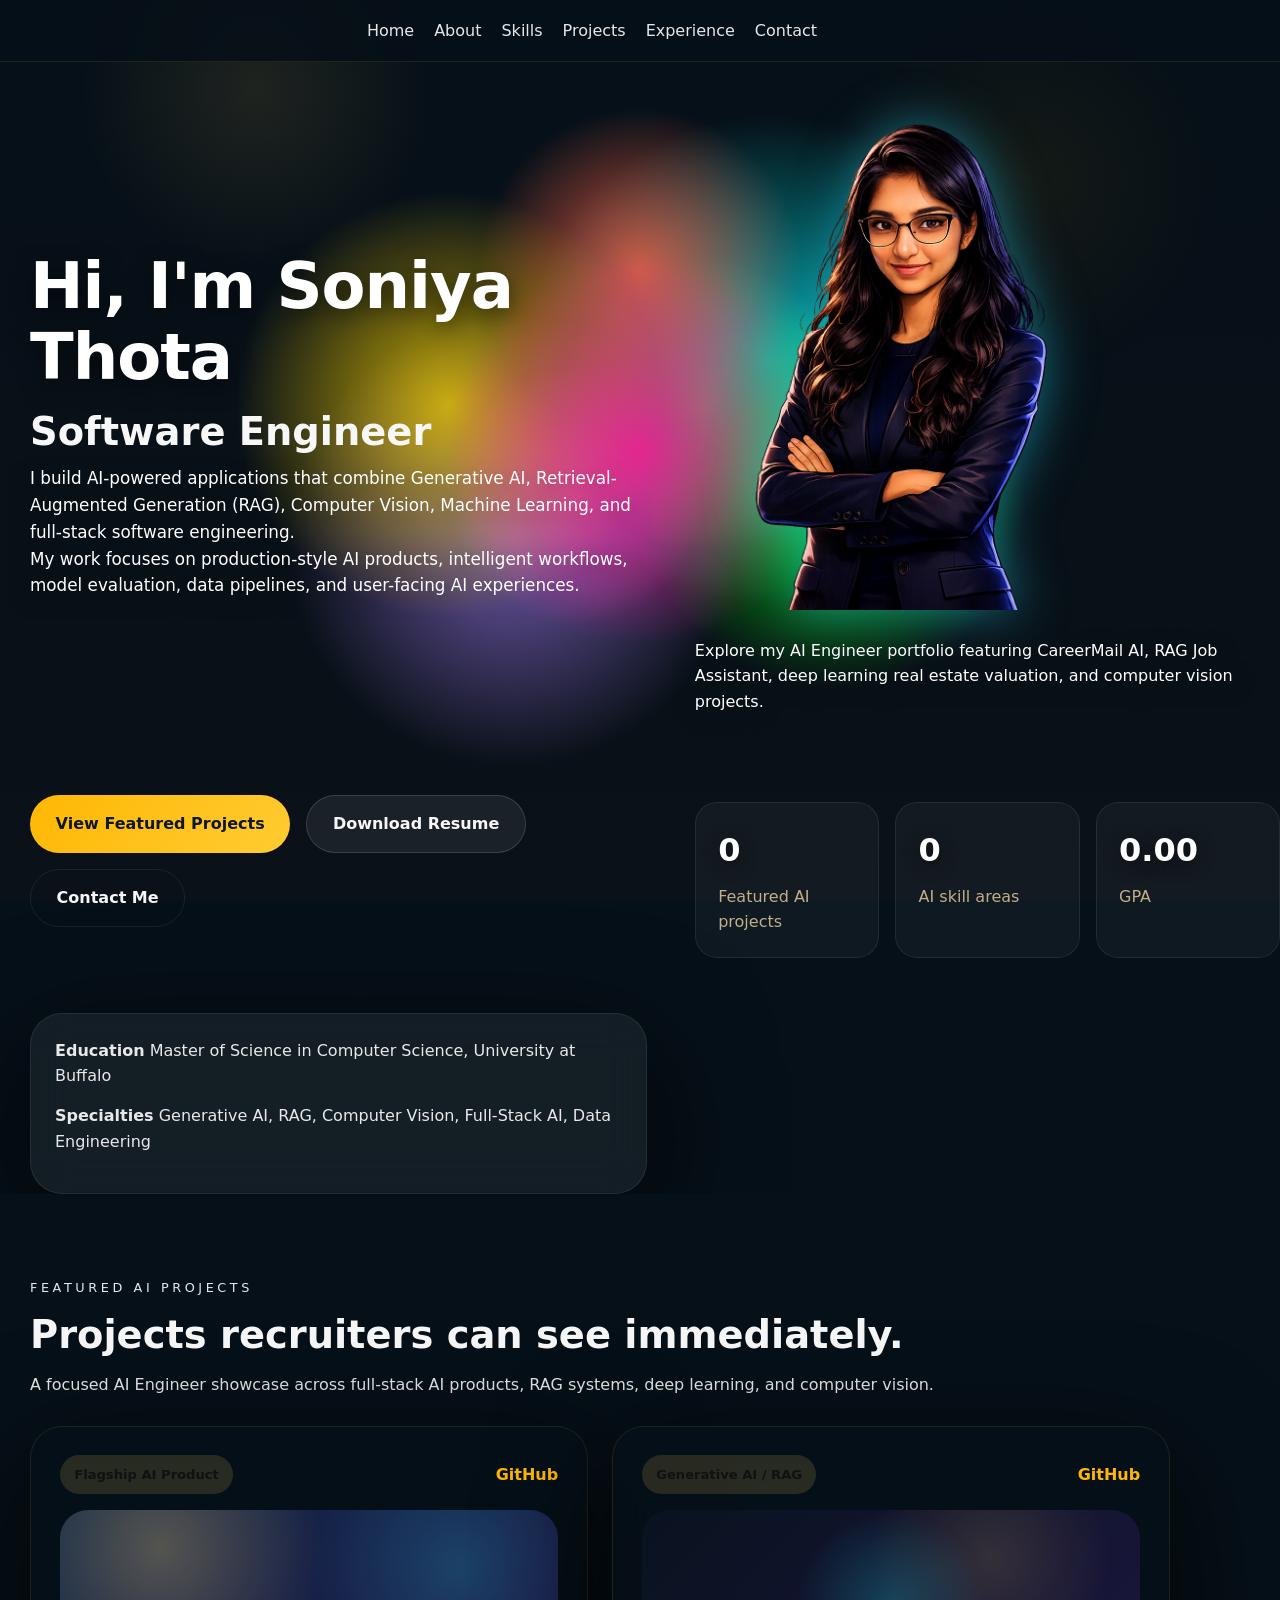
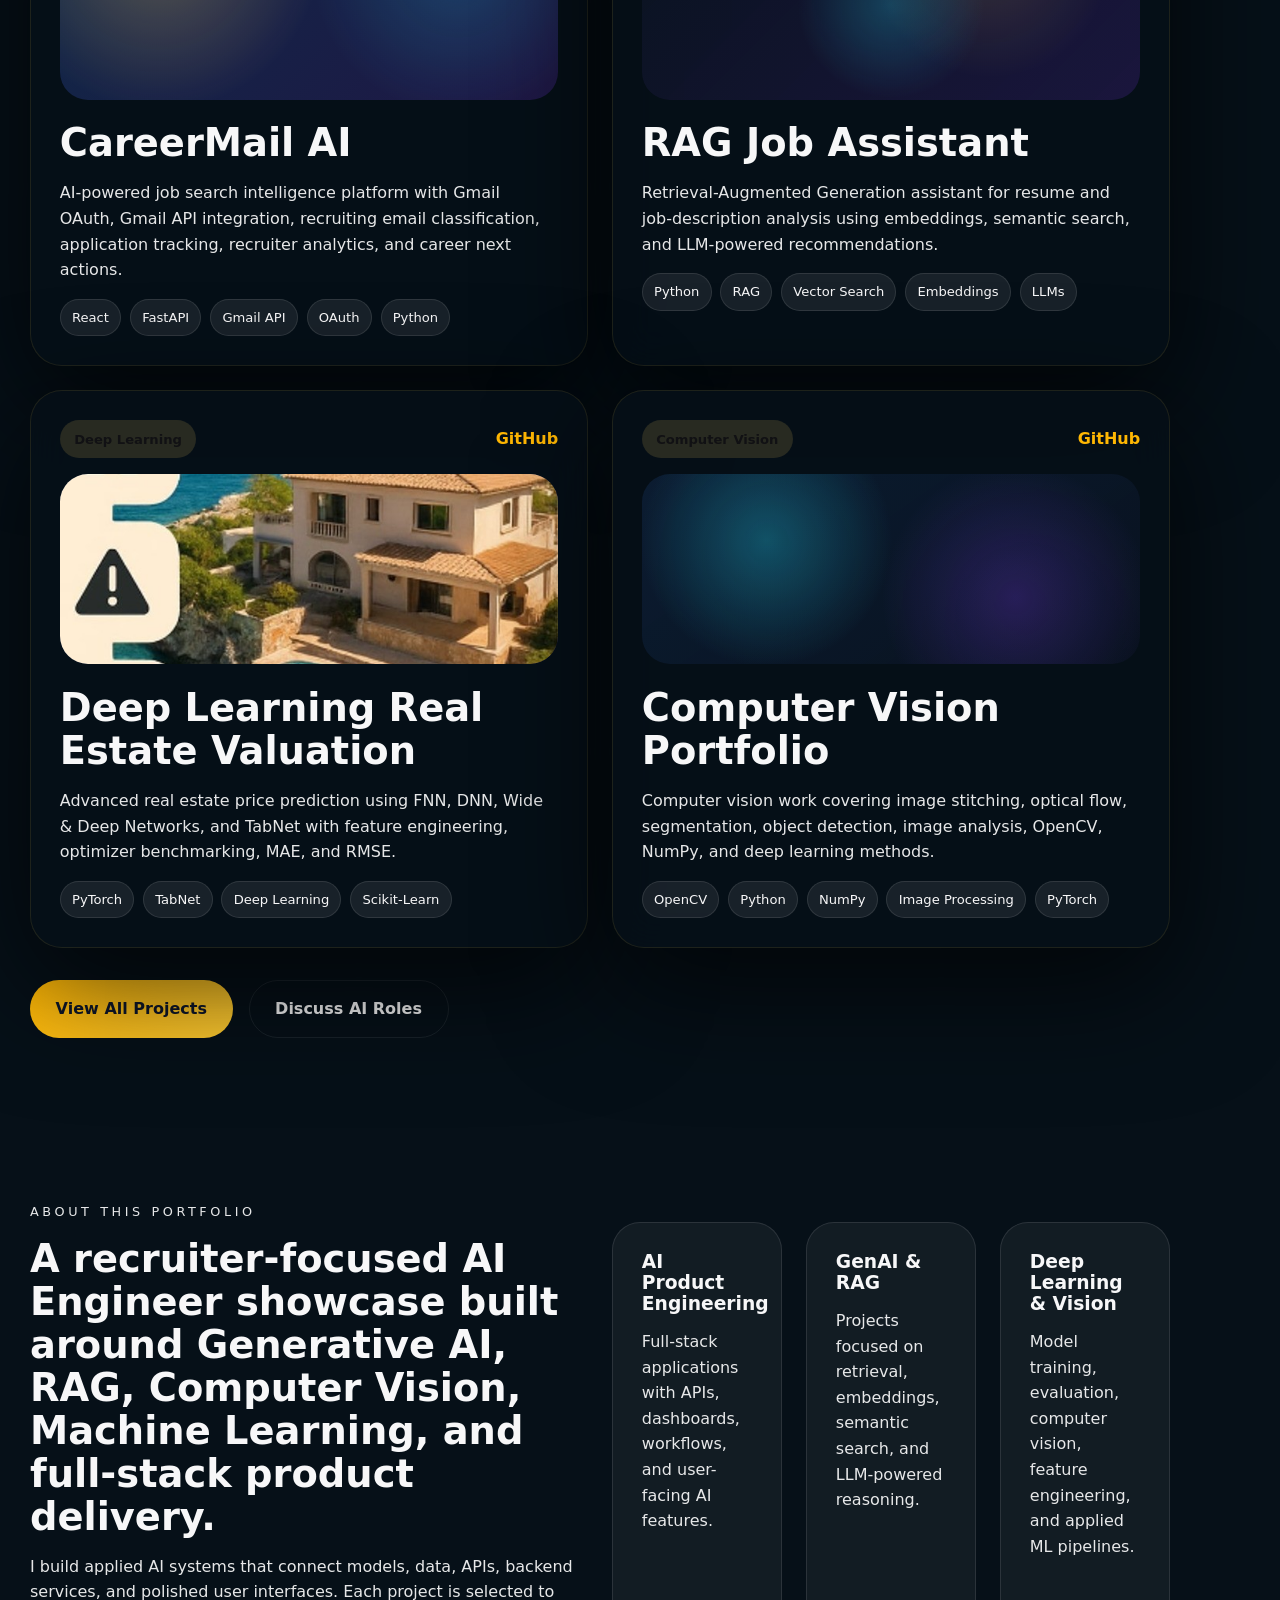
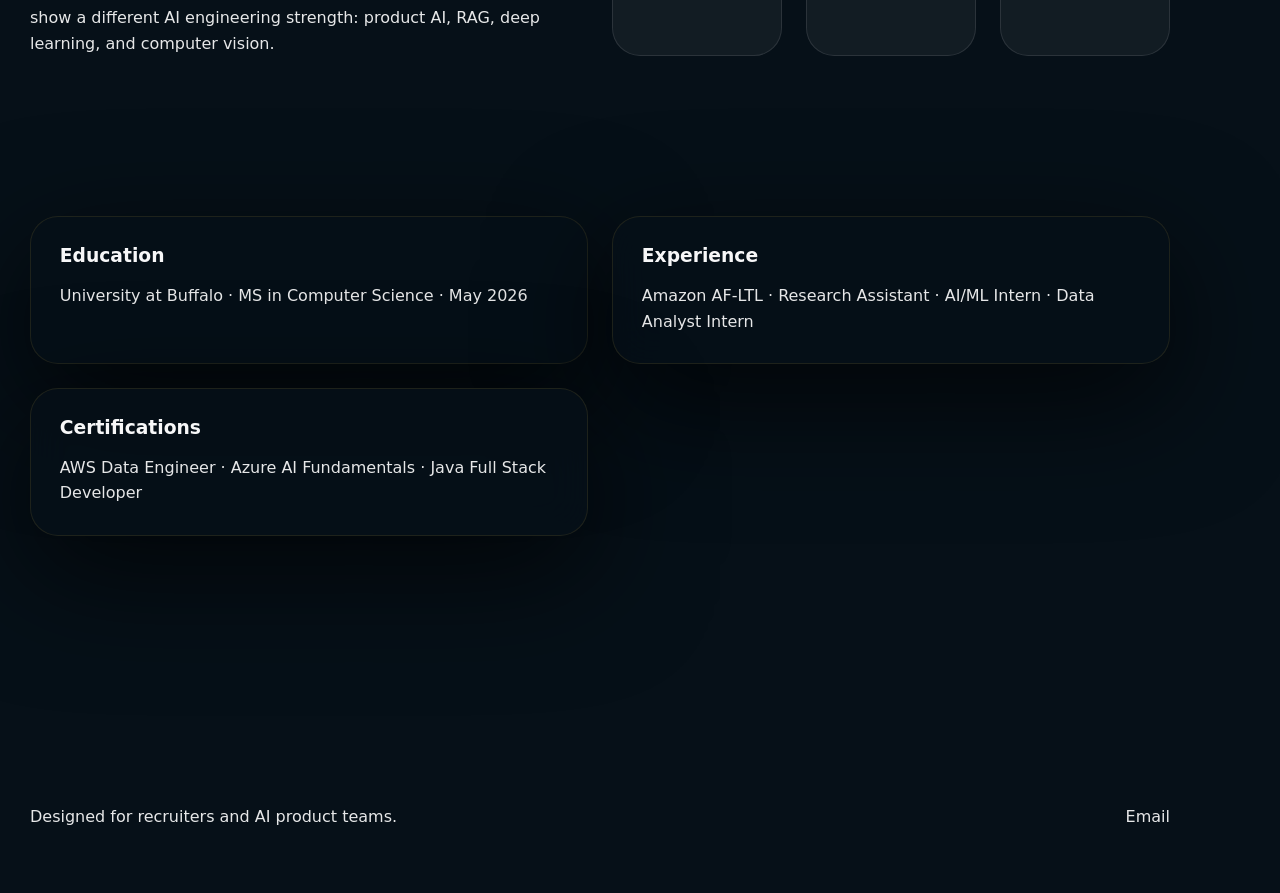
==== commit 0b5f5741: "Update hero heading to Software Engineer" ====
--- a/OneDrive/Desktop/CERTII/JOBRAT/AI/soniya-thota-ai-engineer-portfolio/soniya-thota-portfolio/index.html
+++ b/OneDrive/Desktop/CERTII/JOBRAT/AI/soniya-thota-ai-engineer-portfolio/soniya-thota-portfolio/index.html
@@ -32,7 +32,7 @@
     <section class="hero">
       <div class="hero-content">
         <h1>Hi, I'm Soniya Thota</h1>
-        <h2>Software Engineer | AI Engineer</h2>
+        <h2>Software Engineer</h2>
       </div>
 
       <div class="hero-image">
